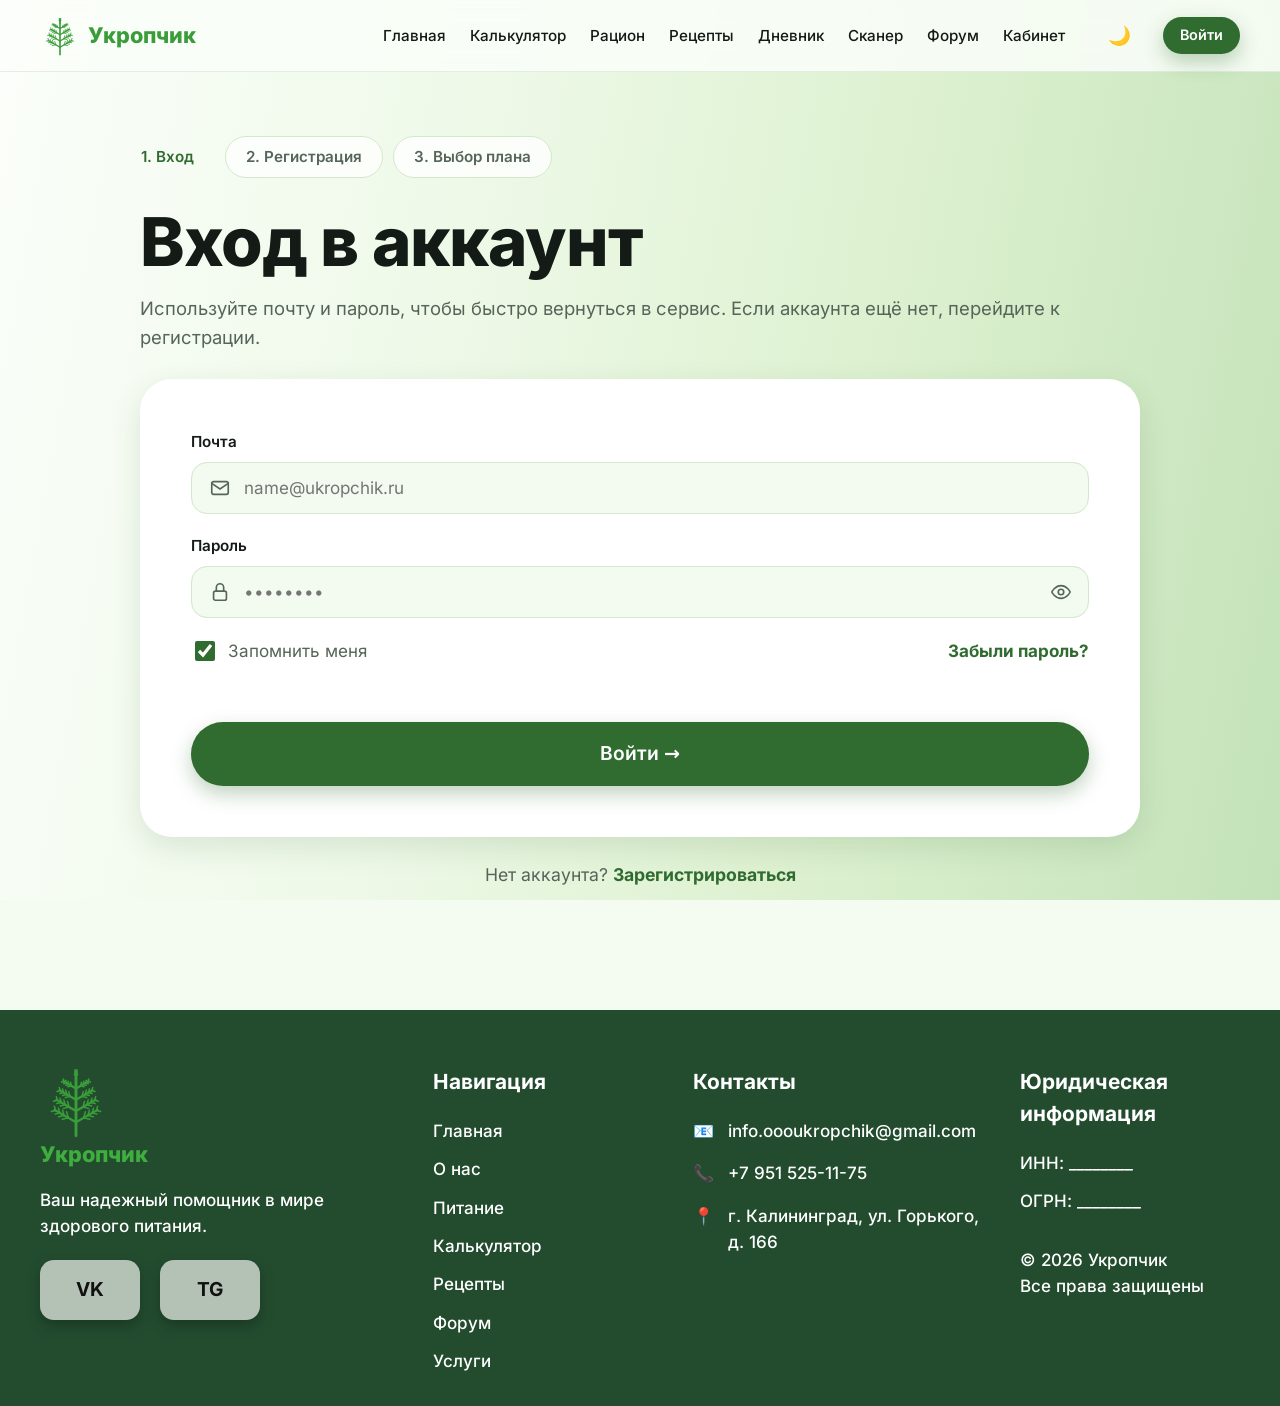
==== login.html @ 2f5afcea "Add files via upload" ====
<!doctype html>
<html lang="ru">
<head>
  <meta charset="utf-8">
  <meta name="viewport" content="width=device-width, initial-scale=1">
  <title>Вход в аккаунт — Укропчик</title>
  <meta name="theme-color" content="#2d5f3b">
  <link rel="icon" href="img/logo.svg" type="image/svg+xml">
  <link rel="manifest" href="manifest.webmanifest">
  <link rel="apple-touch-icon" href="img/apple-touch-icon.png">
  <meta name="apple-mobile-web-app-capable" content="yes">
  <meta name="apple-mobile-web-app-title" content="Укропчик">
  <script src="js/theme.js"></script>
  <link rel="preload" href="fonts/inter-cyrillic-wght-normal.woff2" as="font" type="font/woff2" crossorigin>
  <link rel="stylesheet" href="css/style.css">
  <script defer src="js/vendor/supabase.js"></script>
  <script defer src="js/config.js"></script>
  <script defer src="js/db.js"></script>
  <script defer src="js/main.js"></script>
  <script defer src="js/auth.js"></script>
</head>
<body>
  <header id="site-header"></header>

  <main class="auth-wrap">
    <div class="container" style="max-width:1000px">
      <nav class="steps" aria-label="Шаги">
        <a class="step" href="#login" data-step="login">1. Вход</a>
        <a class="step" href="#register" data-step="register">2. Регистрация</a>
        <a class="step" href="#plan" data-step="plan">3. Выбор плана</a>
      </nav>

      <!-- Вход -->
      <section data-panel="login">
        <h1 class="auth-title">Вход в аккаунт</h1>
        <p class="auth-lead">Используйте почту и пароль, чтобы быстро вернуться в сервис. Если аккаунта ещё нет, перейдите к регистрации.</p>
        <form class="card auth-card" id="login-form" novalidate>
          <div class="field">
            <label for="l-email">Почта</label>
            <div class="input-icon">
              <svg width="22" height="22" viewBox="0 0 24 24" fill="none" stroke="currentColor" stroke-width="1.8" aria-hidden="true"><rect x="3" y="5" width="18" height="14" rx="2"/><path d="m3 7 9 6 9-6"/></svg>
              <input class="input" id="l-email" name="email" type="email" autocomplete="email" placeholder="name@ukropchik.ru" required>
            </div>
          </div>
          <div class="field">
            <label for="l-pass">Пароль</label>
            <div class="input-icon">
              <svg width="22" height="22" viewBox="0 0 24 24" fill="none" stroke="currentColor" stroke-width="1.8" aria-hidden="true"><rect x="5" y="11" width="14" height="10" rx="2"/><path d="M8 11V7a4 4 0 0 1 8 0v4"/></svg>
              <input class="input" id="l-pass" name="password" type="password" autocomplete="current-password" placeholder="••••••••" required>
              <button class="icon-btn" type="button" data-eye aria-label="Показать пароль">
                <svg width="22" height="22" viewBox="0 0 24 24" fill="none" stroke="currentColor" stroke-width="1.8" aria-hidden="true"><path d="M2 12s3.5-7 10-7 10 7 10 7-3.5 7-10 7S2 12 2 12Z"/><circle cx="12" cy="12" r="3"/></svg>
              </button>
            </div>
          </div>
          <div class="auth-row">
            <label class="checkbox"><input type="checkbox" name="remember" checked> Запомнить меня</label>
            <a href="#" id="forgot">Забыли пароль?</a>
          </div>
          <p class="form-error" role="alert"></p>
          <button class="btn btn-primary btn-block btn-lg" type="submit">Войти →</button>
        </form>
        <p class="auth-switch">Нет аккаунта? <a href="#register">Зарегистрироваться</a></p>
      </section>

      <!-- Регистрация -->
      <section data-panel="register" class="hidden">
        <h1 class="auth-title">Регистрация</h1>
        <p class="auth-lead">Аккаунт нужен, чтобы сохранять рационы и общаться на форуме. Калькуляторы работают и без него.</p>
        <form class="card auth-card" id="register-form" novalidate>
          <div class="field">
            <label for="r-name">Имя</label>
            <input class="input" id="r-name" name="name" autocomplete="name" maxlength="60" placeholder="Как к вам обращаться" required>
          </div>
          <div class="field">
            <label for="r-email">Почта</label>
            <div class="input-icon">
              <svg width="22" height="22" viewBox="0 0 24 24" fill="none" stroke="currentColor" stroke-width="1.8" aria-hidden="true"><rect x="3" y="5" width="18" height="14" rx="2"/><path d="m3 7 9 6 9-6"/></svg>
              <input class="input" id="r-email" name="email" type="email" autocomplete="email" placeholder="name@ukropchik.ru" required>
            </div>
          </div>
          <div class="field">
            <label for="r-pass">Пароль</label>
            <div class="input-icon">
              <svg width="22" height="22" viewBox="0 0 24 24" fill="none" stroke="currentColor" stroke-width="1.8" aria-hidden="true"><rect x="5" y="11" width="14" height="10" rx="2"/><path d="M8 11V7a4 4 0 0 1 8 0v4"/></svg>
              <input class="input" id="r-pass" name="password" type="password" autocomplete="new-password" placeholder="Минимум 6 символов" required>
              <button class="icon-btn" type="button" data-eye aria-label="Показать пароль">
                <svg width="22" height="22" viewBox="0 0 24 24" fill="none" stroke="currentColor" stroke-width="1.8" aria-hidden="true"><path d="M2 12s3.5-7 10-7 10 7 10 7-3.5 7-10 7S2 12 2 12Z"/><circle cx="12" cy="12" r="3"/></svg>
              </button>
            </div>
            <div class="pass-meter" aria-hidden="true"><div id="pass-meter"></div></div>
            <span class="small muted" id="pass-hint"></span>
          </div>
          <div class="field">
            <label for="r-pass2">Повторите пароль</label>
            <input class="input" id="r-pass2" name="password2" type="password" autocomplete="new-password" required>
          </div>
          <label class="checkbox"><input type="checkbox" name="agree" required> Согласен на обработку персональных данных</label>
          <p class="form-error" role="alert"></p>
          <button class="btn btn-primary btn-block btn-lg" type="submit">Создать аккаунт →</button>
        </form>
        <p class="auth-switch">Уже есть аккаунт? <a href="#login">Войти</a></p>
      </section>

      <!-- Выбор плана -->
      <section data-panel="plan" class="hidden">
        <h1 class="auth-title">Выбор плана</h1>
        <p class="auth-lead">Все основные инструменты бесплатны. Персональный план — для тех, кому нужна поддержка нутрициолога.</p>
        <div class="plans" style="max-width:none">
          <article class="card plan">
            <h3>Базовый</h3>
            <div class="plan-price">0 ₽ <small>навсегда</small></div>
            <ul class="check-list">
              <li>Калькулятор ИМТ и калорий</li>
              <li>Рекомендации и сравнение продуктов</li>
              <li>Конструктор рациона и сохранение меню</li>
              <li>Форум сообщества</li>
            </ul>
            <button class="btn btn-lime btn-block" type="button" data-plan="basic">Выбрать базовый</button>
          </article>
          <article class="card plan featured">
            <span class="plan-tag">С поддержкой</span>
            <h3>Персональный</h3>
            <div class="plan-price">990 ₽ <small>/ месяц</small></div>
            <ul class="check-list">
              <li>Всё из базового плана</li>
              <li>Консультация нутрициолога онлайн</li>
              <li>Меню на месяц под ваши цели</li>
              <li>Еженедельная обратная связь</li>
            </ul>
            <button class="btn btn-primary btn-block" type="button" data-plan="personal">Оставить заявку</button>
          </article>
        </div>
        <p class="form-note" id="plan-note" style="margin-top:24px">Текущий план: <b id="plan-current">—</b></p>
      </section>

      <!-- Новый пароль (после ссылки из письма) -->
      <section data-panel="recovery" class="hidden">
        <h1 class="auth-title">Новый пароль</h1>
        <form class="card auth-card" id="recovery-form" novalidate>
          <div class="field">
            <label for="n-pass">Новый пароль</label>
            <input class="input" id="n-pass" name="password" type="password" autocomplete="new-password" required>
          </div>
          <p class="form-error" role="alert"></p>
          <button class="btn btn-primary btn-block btn-lg" type="submit">Сохранить пароль</button>
        </form>
      </section>
    </div>
  </main>

  <footer id="site-footer"></footer>
</body>
</html>
---- css/style.css ----
/* ===================== Укропчик — общие стили ===================== */

/* шрифт Inter хранится на сайте, чтобы не зависеть от внешних серверов */
@font-face {
  font-family: "Inter";
  font-style: normal;
  font-weight: 100 900;
  font-display: swap;
  src: url("../fonts/inter-cyrillic-wght-normal.woff2") format("woff2");
  unicode-range: U+0301, U+0400-045F, U+0490-0491, U+04B0-04B1, U+2116;
}
@font-face {
  font-family: "Inter";
  font-style: normal;
  font-weight: 100 900;
  font-display: swap;
  src: url("../fonts/inter-latin-wght-normal.woff2") format("woff2");
  unicode-range: U+0000-00FF, U+0131, U+0152-0153, U+02BB-02BC, U+02C6, U+02DA, U+02DC, U+0304, U+0308, U+0329, U+2000-206F, U+20AC, U+2122, U+2191, U+2193, U+2212, U+2215, U+FEFF, U+FFFD;
}

:root {
  --ink: #141a15;
  --muted: #56655a;
  --line: #1d241e;
  --green-900: #1c3a22;
  --green-800: #2d5f3b;
  --green-700: #306b30;
  --green-600: #3c8a3f;
  --green-500: #6cbf6f;
  --green-100: #e6f4df;
  --lime: #acd77c;
  --lime-dark: #97c764;
  --field: #f3faf0;
  --field-line: #d3e7cc;
  --white: #fff;
  --danger: #c0392b;
  --warn: #d98c1f;

  --surface: #fff;
  --surface-soft: rgba(255, 255, 255, .75);
  --header-bg: rgba(251, 254, 250, .85);
  --menu-bg: #fbfefa;
  --accent-text: #306b30;
  --bad-soft: #fdecea;
  --warn-soft: #fff4e0;
  --warn-text: #7a4b00;
  --page-bg: #f4fbf1;
  --page-grad: linear-gradient(100deg, #fbfefa 0%, #eef9e8 35%, #ddf1d0 65%, #c3e2b9 100%);
  color-scheme: light;

  --radius-xl: 56px;
  --radius-lg: 32px;
  --radius-md: 20px;
  --radius-sm: 12px;
  --shadow: 0 10px 30px rgba(30, 70, 35, .12);
  --shadow-soft: 0 4px 14px rgba(30, 70, 35, .08);
  --container: 1200px;
  --header-h: 72px;
}

*,
*::before,
*::after { box-sizing: border-box; }

html { scroll-behavior: smooth; scroll-padding-top: calc(var(--header-h) + 16px); }

body {
  margin: 0;
  font-family: "Inter", system-ui, -apple-system, "Segoe UI", Roboto, sans-serif;
  font-size: 17px;
  line-height: 1.55;
  color: var(--ink);
  background: var(--page-bg);
  -webkit-font-smoothing: antialiased;
  min-height: 100vh;
  display: flex;
  flex-direction: column;
}

/* фон-градиент как в макете (через псевдоэлемент, чтобы корректно работало на iOS) */
body::before {
  content: "";
  position: fixed;
  inset: 0;
  z-index: -1;
  background: var(--page-grad);
}

main { flex: 1; }

img { max-width: 100%; display: block; }

a { color: var(--accent-text); }

h1, h2, h3 { line-height: 1.2; margin: 0 0 .5em; }

h1 { font-size: clamp(2rem, 5vw, 3.4rem); font-weight: 800; letter-spacing: -.02em; }
h2 { font-size: clamp(1.6rem, 3.5vw, 2.4rem); font-weight: 700; }
h3 { font-size: 1.25rem; font-weight: 700; }

p { margin: 0 0 1em; }

.container { width: min(var(--container), 100% - 32px); margin-inline: auto; }

.section { padding: clamp(48px, 8vw, 96px) 0; }

.section-head { text-align: center; max-width: 720px; margin: 0 auto 48px; }
.section-head p { color: var(--muted); font-size: 1.1rem; }

.title-green { color: var(--accent-text); }

.muted { color: var(--muted); }
.small { font-size: .9rem; }
.center { text-align: center; }
.hidden { display: none !important; }

.sr-only {
  position: absolute; width: 1px; height: 1px; padding: 0; margin: -1px;
  overflow: hidden; clip: rect(0 0 0 0); white-space: nowrap; border: 0;
}

/* ===================== Кнопки ===================== */

.btn {
  display: inline-flex;
  align-items: center;
  justify-content: center;
  gap: 8px;
  min-height: 48px;
  padding: 12px 28px;
  border-radius: 999px;
  border: 1.5px solid transparent;
  font: inherit;
  font-weight: 600;
  text-decoration: none;
  cursor: pointer;
  transition: transform .15s ease, box-shadow .2s ease, background-color .2s ease;
  white-space: nowrap;
}
.btn:hover { transform: translateY(-2px); }
.btn:active { transform: translateY(0); }
.btn:disabled { opacity: .6; cursor: not-allowed; transform: none; }

.btn-primary { background: var(--green-700); color: #fff; box-shadow: 0 8px 20px rgba(48, 107, 48, .3); }
.btn-primary:hover { background: var(--green-800); }

.btn-lime { background: var(--lime); color: #14200f; border-color: #1d241e; }
.btn-lime:hover { background: var(--lime-dark); }

.btn-ghost { background: var(--surface-soft); color: var(--accent-text); border-color: var(--field-line); }
.btn-ghost:hover { background: var(--surface); }

.btn-danger { background: transparent; color: var(--danger); border-color: rgba(192, 57, 43, .3); }

.btn-sm { min-height: 36px; padding: 6px 16px; font-size: .9rem; }
.btn-lg { min-height: 60px; padding: 16px 40px; font-size: 1.2rem; }
.btn-block { width: 100%; }

.icon-btn {
  display: inline-grid; place-items: center;
  width: 36px; height: 36px; border-radius: 50%;
  border: none; background: transparent; cursor: pointer; color: var(--muted);
}
.icon-btn:hover { background: var(--green-100); color: var(--accent-text); }

/* ===================== Шапка ===================== */

.site-header {
  position: sticky;
  top: 0;
  z-index: 50;
  height: var(--header-h);
  background: var(--header-bg);
  backdrop-filter: blur(12px);
  -webkit-backdrop-filter: blur(12px);
  border-bottom: 1px solid rgba(45, 95, 59, .1);
}
.site-header .container { height: 100%; display: flex; align-items: center; gap: 24px; }

.logo { display: flex; align-items: center; gap: 8px; text-decoration: none; color: #3a9d3a; font-weight: 800; font-size: 1.35rem; flex-shrink: 0; }
.logo img { width: 40px; height: 40px; }

.nav { display: flex; gap: 4px; margin-left: auto; }
.nav a {
  padding: 8px 10px; border-radius: 999px; text-decoration: none;
  color: var(--ink); font-weight: 500; font-size: .95rem;
}
.nav a:hover { background: var(--green-100); }
.nav a.active { background: var(--green-100); color: var(--accent-text); font-weight: 600; }

.header-actions { display: flex; align-items: center; gap: 8px; flex-shrink: 0; }
.user-chip { font-weight: 600; color: var(--accent-text); text-decoration: none; max-width: 160px; overflow: hidden; text-overflow: ellipsis; white-space: nowrap; }

.burger {
  display: none;
  width: 44px; height: 44px;
  border: none; background: transparent; cursor: pointer;
  position: relative; margin-left: auto;
}
.burger span, .burger::before, .burger::after {
  content: ""; position: absolute; left: 10px; right: 10px; height: 2px;
  background: var(--ink); border-radius: 2px; transition: transform .25s, opacity .25s;
}
.burger::before { top: 14px; }
.burger span { top: 21px; }
.burger::after { top: 28px; }
.menu-open .burger::before { transform: translateY(7px) rotate(45deg); }
.menu-open .burger span { opacity: 0; }
.menu-open .burger::after { transform: translateY(-7px) rotate(-45deg); }

/* ===================== Hero ===================== */

.hero { padding: clamp(40px, 7vw, 88px) 0 clamp(32px, 5vw, 64px); }
.hero-grid { display: grid; grid-template-columns: 1.15fr .85fr; gap: 48px; align-items: center; }
.hero h1 span { color: var(--accent-text); }
.hero-lead { font-size: 1.2rem; color: var(--muted); max-width: 560px; }
.hero-actions { display: flex; flex-wrap: wrap; gap: 12px; margin-top: 28px; }
.hero-badges { display: flex; flex-wrap: wrap; gap: 10px; margin-top: 28px; }
.badge {
  display: inline-flex; align-items: center; gap: 6px;
  padding: 6px 14px; border-radius: 999px;
  background: var(--surface-soft); border: 1px solid var(--field-line);
  font-size: .9rem; font-weight: 500; color: var(--accent-text);
}

/* ===================== Карточки ===================== */

.card {
  background: var(--surface);
  border-radius: var(--radius-lg);
  padding: clamp(20px, 4vw, 40px);
  box-shadow: var(--shadow);
}

.card-outline {
  background: var(--surface);
  border: 1.5px solid var(--line);
  border-radius: var(--radius-xl);
  box-shadow: 6px 8px 0 rgba(0, 0, 0, .06), var(--shadow-soft);
}

/* ===================== О нас ===================== */

.about-grid { display: grid; grid-template-columns: 1fr 1fr; gap: 56px; align-items: center; }
.about-text p { font-size: 1.15rem; font-weight: 300; margin-bottom: 1.4em; }
.photo {
  border-radius: var(--radius-xl);
  border: 1.5px solid var(--line);
  overflow: hidden;
  box-shadow: 8px 10px 24px rgba(0, 0, 0, .18);
  aspect-ratio: 7 / 4;
}
.photo img { width: 100%; height: 100%; object-fit: cover; }
.photo.square { aspect-ratio: 6 / 5; }

.features { display: grid; grid-template-columns: repeat(2, 1fr); gap: 32px 48px; margin-top: 80px; }
.feature {
  display: flex; align-items: center; gap: 24px;
  padding: 28px 36px;
  transition: transform .2s ease;
}
.feature:hover { transform: translateY(-4px); }
.feature-icon {
  flex-shrink: 0; width: 96px; height: 96px; border-radius: 50%;
  background: var(--green-500); display: grid; place-items: center; font-size: 2.6rem;
}
.feature h3 { margin-bottom: 4px; }
.feature p { margin: 0; font-size: 1.1rem; font-weight: 300; }

/* ===================== Правильное питание ===================== */

.nutrition-grid { display: grid; grid-template-columns: 1fr 1fr; gap: 56px; align-items: center; }
.nutrition-grid h3 { font-size: 1.6rem; }
.nutrition-grid > div > p { font-size: 1.15rem; font-weight: 300; }
.dot-list { list-style: none; padding: 0; margin: 24px 0 36px; display: grid; gap: 18px; }
.dot-list li { display: flex; align-items: center; gap: 22px; font-size: 1.15rem; font-weight: 300; }
.dot-list li::before { content: ""; width: 16px; height: 16px; border-radius: 50%; background: var(--ink); flex-shrink: 0; }

/* ===================== Сравнение (превью на главной) ===================== */

.swap-grid { display: grid; grid-template-columns: repeat(3, 1fr); gap: 24px; }
.swap {
  background: var(--surface); border-radius: var(--radius-lg); padding: 24px;
  box-shadow: var(--shadow-soft); display: flex; flex-direction: column; gap: 14px;
}
.swap-row { display: flex; align-items: center; gap: 12px; }
.swap-emoji { font-size: 2rem; width: 52px; height: 52px; display: grid; place-items: center; border-radius: 16px; flex-shrink: 0; }
.swap-bad .swap-emoji { background: var(--bad-soft); }
.swap-good .swap-emoji { background: var(--green-100); }
.swap-label { font-size: .8rem; text-transform: uppercase; letter-spacing: .05em; font-weight: 600; }
.swap-bad .swap-label { color: var(--danger); }
.swap-good .swap-label { color: var(--accent-text); }
.swap-name { font-weight: 600; }
.swap-arrow { color: var(--muted); padding-left: 18px; font-size: 1.2rem; }
.swap-save { margin-top: auto; padding-top: 12px; border-top: 1px dashed var(--field-line); color: var(--accent-text); font-weight: 600; }

/* ===================== Тарифы / услуги ===================== */

.plans { display: grid; grid-template-columns: repeat(2, 1fr); gap: 28px; max-width: 960px; margin: 0 auto; }
.plan { position: relative; display: flex; flex-direction: column; }
.plan.featured { border: 2px solid var(--green-700); }
.plan-tag {
  position: absolute; top: -14px; left: 32px;
  background: var(--green-700); color: #fff; padding: 4px 14px; border-radius: 999px; font-size: .85rem; font-weight: 600;
}
.plan-price { font-size: 2.2rem; font-weight: 800; margin: 8px 0 4px; }
.plan-price small { font-size: 1rem; font-weight: 500; color: var(--muted); }
.check-list { list-style: none; padding: 0; margin: 20px 0 28px; display: grid; gap: 10px; }
.check-list li { display: flex; gap: 10px; align-items: flex-start; }
.check-list li::before {
  content: "✓"; flex-shrink: 0; width: 22px; height: 22px; border-radius: 50%;
  background: var(--green-100); color: var(--green-700); font-weight: 700; font-size: .8rem;
  display: grid; place-items: center; margin-top: 2px;
}
.plan .btn { margin-top: auto; }

/* ===================== Контакты ===================== */

.contact-card { max-width: 1100px; margin: 0 auto; padding: clamp(28px, 5vw, 48px) clamp(20px, 6vw, 80px); text-align: center; }
.contact-card > p { font-size: 1.15rem; }
.contact-form { display: grid; grid-template-columns: 1fr 1fr; gap: 16px; margin-top: 28px; text-align: left; }
.contact-form .full { grid-column: 1 / -1; }

/* ===================== Формы ===================== */

.field { display: flex; flex-direction: column; gap: 8px; }
.field > label, .label { font-weight: 600; font-size: .95rem; }

.input, .select, .textarea {
  width: 100%;
  min-height: 52px;
  padding: 12px 18px;
  font: inherit;
  color: var(--ink);
  background: var(--field);
  border: 1.5px solid var(--field-line);
  border-radius: 16px;
  transition: border-color .2s, box-shadow .2s, background-color .2s;
}
.textarea { min-height: 120px; resize: vertical; }
.input:focus, .select:focus, .textarea:focus {
  outline: none; border-color: var(--green-600); background: var(--surface);
  box-shadow: 0 0 0 4px rgba(60, 138, 63, .15);
}
.input.invalid, .select.invalid, .textarea.invalid { border-color: var(--danger); }

.select {
  color-scheme: inherit;
  appearance: none; -webkit-appearance: none; cursor: pointer; padding-right: 48px;
  background-image: url("data:image/svg+xml,%3Csvg xmlns='http://www.w3.org/2000/svg' width='14' height='10' viewBox='0 0 14 10'%3E%3Cpath d='M1 1l6 7 6-7' fill='%23888' /%3E%3C/svg%3E");
  background-repeat: no-repeat; background-position: right 18px center;
}

/* поля в стиле макета калькулятора: белые с тёмной обводкой */
.input-outline .input, .input-outline .select {
  background-color: var(--surface); border-color: var(--line); border-radius: 18px;
}

.input-icon { position: relative; }
.input-icon > svg { position: absolute; left: 18px; top: 50%; transform: translateY(-50%); color: var(--muted); pointer-events: none; }
.input-icon .input { padding-left: 52px; }
.input-icon .icon-btn { position: absolute; right: 10px; top: 50%; transform: translateY(-50%); }

.checkbox { display: inline-flex; align-items: center; gap: 10px; cursor: pointer; color: var(--muted); }
.checkbox input { width: 20px; height: 20px; accent-color: var(--green-700); }

.form-error { color: var(--danger); font-size: .9rem; min-height: 1.2em; margin: 0; }
.form-note { padding: 12px 16px; border-radius: 14px; background: var(--green-100); color: var(--ink); font-size: .95rem; }
.form-note.warn { background: var(--warn-soft); color: var(--warn-text); }

/* ===================== Подвал ===================== */

.site-footer { background: var(--green-800); color: #fff; padding: 56px 0 32px; margin-top: 40px; }
.footer-grid { display: grid; grid-template-columns: 1.6fr 1fr 1.3fr 1fr; gap: 40px; }
.footer-grid h4 { font-size: 1.3rem; margin: 0 0 20px; }
.footer-brand .logo { flex-direction: column; align-items: flex-start; gap: 0; color: #3fae3f; }
.footer-brand .logo img { width: 72px; height: 72px; }
.footer-brand p { margin: 16px 0 20px; font-weight: 500; }
.socials { display: flex; gap: 20px; }
.social {
  display: grid; place-items: center; width: 100px; height: 60px; border-radius: 14px;
  background: #b4c2b6; color: #111; font-weight: 700; font-size: 1.2rem; text-decoration: none;
  box-shadow: 0 6px 14px rgba(0, 0, 0, .25); transition: transform .15s;
}
.social:hover { transform: translateY(-3px); }
.footer-links { list-style: none; padding: 0; margin: 0; display: grid; gap: 12px; }
.footer-links a, .footer-contacts a { color: #fff; text-decoration: none; font-weight: 500; }
.footer-links a:hover, .footer-contacts a:hover { text-decoration: underline; }
.footer-contacts { list-style: none; padding: 0; margin: 0; display: grid; gap: 16px; }
.footer-contacts li { display: flex; gap: 14px; align-items: flex-start; font-weight: 500; }
.footer-legal p { margin: 0 0 12px; font-weight: 500; }
.footer-copy { margin-top: 32px !important; }

/* ===================== Страницы-инструменты ===================== */

.page-head { padding: clamp(32px, 6vw, 64px) 0 24px; text-align: center; }
.page-head p { color: var(--muted); font-size: 1.15rem; max-width: 680px; margin: 0 auto; }

.tool-card { max-width: 880px; margin: 0 auto; }
.tool-card > h2 { text-align: center; margin-bottom: 8px; }
.tool-card > .subtitle { text-align: center; color: var(--muted); font-size: 1.15rem; font-weight: 300; margin-bottom: 32px; }

.form-grid { display: grid; grid-template-columns: 1fr 1fr; gap: 20px 24px; }
.form-grid .full { grid-column: 1 / -1; }

.segmented { display: inline-flex; padding: 4px; border-radius: 999px; background: var(--field); border: 1.5px solid var(--field-line); gap: 4px; flex-wrap: wrap; }
.segmented button {
  border: none; background: transparent; font: inherit; font-weight: 600; color: var(--muted);
  padding: 8px 18px; border-radius: 999px; cursor: pointer; min-height: 40px;
}
.segmented button.active { background: var(--green-700); color: #fff; }
.segmented-block { display: flex; width: 100%; flex-wrap: nowrap; }
.segmented-block button { flex: 1; }

/* результаты калькулятора */
.result { margin-top: 36px; padding-top: 32px; border-top: 1.5px dashed var(--field-line); animation: fadeUp .5s ease; }
.result-grid { display: grid; grid-template-columns: repeat(3, 1fr); gap: 16px; }
.stat { background: var(--field); border-radius: var(--radius-md); padding: 18px 20px; }
.stat-label { font-size: .85rem; color: var(--muted); font-weight: 500; }
.stat-value { font-size: 1.9rem; font-weight: 800; line-height: 1.2; }
.stat-value small { font-size: .95rem; font-weight: 500; color: var(--muted); }
.stat-note { font-size: .9rem; font-weight: 600; }

.bmi-scale { margin: 32px 0 8px; }
.bmi-bar {
  position: relative; height: 16px; border-radius: 999px;
  background: linear-gradient(90deg, #6aa9e9 0%, #6aa9e9 14%, #59b65c 14%, #59b65c 40%, #e8c33c 40%, #e8c33c 60%, #ee8b3a 60%, #ee8b3a 80%, #d9483b 80%);
}
.bmi-marker {
  position: absolute; top: 50%; width: 28px; height: 28px; border-radius: 50%;
  background: var(--surface); border: 4px solid var(--ink); transform: translate(-50%, -50%);
  transition: left .8s cubic-bezier(.2, .8, .2, 1); box-shadow: var(--shadow-soft);
}
.bmi-legend { display: flex; justify-content: space-between; font-size: .8rem; color: var(--muted); margin-top: 10px; }
.bmi-legend span { flex: 1; text-align: center; }

.macro-bars { display: grid; gap: 14px; margin: 24px 0; }
.macro-row { display: grid; grid-template-columns: 110px 1fr 90px; align-items: center; gap: 12px; font-weight: 500; }
.macro-track { height: 12px; border-radius: 999px; background: var(--field); overflow: hidden; }
.macro-fill { height: 100%; border-radius: inherit; width: 0; transition: width .8s cubic-bezier(.2, .8, .2, 1); }
.macro-row span:last-child { text-align: right; font-weight: 700; }

.tips { display: grid; gap: 12px; padding: 0; list-style: none; margin: 16px 0 28px; }
.tips li { padding: 14px 18px; border-radius: 16px; background: var(--green-100); display: flex; gap: 12px; }
.tips li::before { content: "🌿"; }

.disclaimer { font-size: .85rem; color: var(--muted); margin-top: 20px; }

/* вода */
.water { display: flex; align-items: center; gap: 16px; flex-wrap: wrap; margin: 8px 0 24px; }
.glasses { display: flex; gap: 6px; flex-wrap: wrap; }
.glass {
  width: 26px; height: 34px; border: 2px solid #6aa9e9; border-top: none;
  border-radius: 0 0 8px 8px; background: transparent; cursor: pointer; padding: 0; position: relative; overflow: hidden;
}
.glass::after { content: ""; position: absolute; inset: auto 0 0 0; height: 0; background: #8ec5f2; transition: height .3s; }
.glass.full::after { height: 85%; }

/* ===================== Сравнение продуктов ===================== */

.compare-picker { display: grid; grid-template-columns: 1fr auto 1fr; gap: 20px; align-items: end; }
.compare-picker .swap-arrow { padding: 0 0 14px; font-size: 1.6rem; }
.compare-label-bad { color: var(--danger); }
.compare-label-good { color: var(--accent-text); }
.good-box {
  min-height: 52px; display: flex; align-items: center; gap: 10px;
  padding: 10px 18px; border-radius: 18px; border: 1.5px solid var(--line); background: var(--green-100); font-weight: 600;
}

.chips { display: flex; flex-wrap: wrap; gap: 8px; margin: 20px 0 0; }
.chip {
  border: 1.5px solid var(--field-line); background: var(--surface); border-radius: 999px; padding: 6px 14px;
  font: inherit; font-size: .9rem; cursor: pointer; color: var(--ink);
}
.chip:hover, .chip.active { border-color: var(--green-700); background: var(--green-100); }

.compare-chart { display: grid; gap: 22px; margin: 32px 0 24px; }
.cmp-metric-head { display: flex; justify-content: space-between; font-weight: 600; margin-bottom: 8px; }
.cmp-metric-head .diff { color: var(--accent-text); }
.cmp-bar { display: grid; grid-template-columns: 1fr; gap: 6px; }
.cmp-line { display: grid; grid-template-columns: 1fr 88px; gap: 10px; align-items: center; font-size: .9rem; }
.cmp-track { height: 22px; border-radius: 8px; background: var(--field); overflow: hidden; }
.cmp-fill { height: 100%; width: 0; border-radius: 8px; transition: width .9s cubic-bezier(.2, .8, .2, 1); }
.cmp-fill.bad { background: linear-gradient(90deg, #f3a29a, #d9483b); }
.cmp-fill.good { background: linear-gradient(90deg, #a7dca0, #3c8a3f); }
.cmp-line span { text-align: right; font-weight: 600; }
.cmp-legend { display: flex; gap: 20px; flex-wrap: wrap; font-size: .9rem; color: var(--muted); }
.cmp-legend i { display: inline-block; width: 14px; height: 14px; border-radius: 4px; vertical-align: -2px; margin-right: 6px; }

.cmp-summary { display: grid; grid-template-columns: repeat(2, 1fr); gap: 16px; }

/* ===================== Конструктор рациона ===================== */

.diet-layout { display: grid; grid-template-columns: 1fr 360px; gap: 28px; align-items: start; }
.diet-layout > *, .forum-layout > *, .meal-add > *, .meal-item > *, .form-grid > * { min-width: 0; }
.diet-toolbar { display: flex; flex-wrap: wrap; gap: 16px; align-items: end; margin-bottom: 24px; }
.diet-toolbar .field { min-width: 160px; flex: 1; }
.diet-actions { display: flex; flex-wrap: wrap; gap: 10px; margin-bottom: 24px; }

.day-tabs { display: flex; gap: 6px; overflow-x: auto; margin-bottom: 20px; padding-bottom: 4px; }
.day-tabs button {
  flex-shrink: 0; min-width: 52px; min-height: 44px; border-radius: 14px; border: 1.5px solid var(--field-line);
  background: var(--surface); color: var(--ink); font: inherit; font-weight: 600; cursor: pointer;
}
.day-tabs button.active { background: var(--green-700); border-color: var(--green-700); color: #fff; }

.meals { display: grid; gap: 20px; }
.meal { padding: 22px 24px; border-radius: var(--radius-md); }
.meal-head { display: flex; justify-content: space-between; align-items: baseline; gap: 12px; margin-bottom: 12px; }
.meal-head h3 { margin: 0; }
.meal-kcal { font-weight: 600; color: var(--muted); font-size: .95rem; }
.meal-items { list-style: none; padding: 0; margin: 0 0 14px; display: grid; gap: 6px; }
.meal-item {
  display: grid; grid-template-columns: 1fr 90px 80px 36px; gap: 10px; align-items: center;
  padding: 8px 8px 8px 14px; background: var(--field); border-radius: 12px;
}
.meal-item .input { min-height: 38px; padding: 6px 10px; border-radius: 10px; text-align: right; }
.meal-item .kcal { text-align: right; font-weight: 600; font-size: .95rem; }
.meal-empty { color: var(--muted); font-size: .95rem; padding: 6px 0 12px; }
.meal-add { display: grid; grid-template-columns: 1fr 100px auto; gap: 10px; }
.meal-add .input, .meal-add .select { min-height: 44px; padding-top: 8px; padding-bottom: 8px; }

.summary { position: sticky; top: calc(var(--header-h) + 20px); }
.summary h3 { margin-bottom: 16px; }
.kcal-big { font-size: 2.4rem; font-weight: 800; line-height: 1; }
.kcal-big small { font-size: 1rem; color: var(--muted); font-weight: 500; }
.progress { height: 12px; border-radius: 999px; background: var(--field); overflow: hidden; margin: 14px 0 6px; }
.progress > div { height: 100%; border-radius: inherit; background: var(--green-600); transition: width .5s, background-color .3s; }
.progress.over > div { background: var(--warn); }

.donut-wrap { display: flex; align-items: center; gap: 20px; margin: 24px 0; }
.donut {
  width: 120px; height: 120px; border-radius: 50%; flex-shrink: 0; position: relative;
  background: conic-gradient(var(--field) 0 100%);
}
.donut::after { content: ""; position: absolute; inset: 22px; border-radius: 50%; background: var(--surface); }
.legend { list-style: none; padding: 0; margin: 0; display: grid; gap: 8px; font-size: .95rem; }
.legend i { display: inline-block; width: 12px; height: 12px; border-radius: 3px; margin-right: 8px; vertical-align: -1px; }

.week-chart { display: grid; grid-template-columns: repeat(7, 1fr); gap: 8px; align-items: end; height: 160px; margin: 20px 0 8px; position: relative; }
.week-chart .target-line { position: absolute; left: 0; right: 0; border-top: 2px dashed var(--green-700); opacity: .5; }
.week-col { display: flex; flex-direction: column; align-items: center; gap: 4px; height: 100%; justify-content: flex-end; }
.week-col div { width: 100%; border-radius: 8px 8px 4px 4px; background: var(--lime); transition: height .5s; min-height: 3px; cursor: pointer; }
.week-col.active div { background: var(--green-700); }
.week-col span { font-size: .8rem; color: var(--muted); }

.saved-list { list-style: none; padding: 0; margin: 0; display: grid; gap: 10px; }
.saved-list li { display: flex; align-items: center; gap: 10px; padding: 12px 14px; border-radius: 14px; background: var(--field); }
.saved-list li > div { flex: 1; min-width: 0; }
.saved-list strong { display: block; overflow: hidden; text-overflow: ellipsis; white-space: nowrap; }

/* ===================== Форум ===================== */

.forum-layout { display: grid; grid-template-columns: 1fr 340px; gap: 28px; align-items: start; }
.forum-tools { display: flex; gap: 12px; margin-bottom: 20px; }
.forum-tools .input { flex: 1; }
.posts { display: grid; gap: 16px; }
.post { padding: 24px 28px; border-radius: var(--radius-md); }
.post h3 { margin-bottom: 6px; }
.post-meta { font-size: .85rem; color: var(--muted); margin-bottom: 12px; display: flex; flex-wrap: wrap; gap: 6px 14px; }
.post-body { white-space: pre-wrap; word-wrap: break-word; }
.post-foot { display: flex; gap: 10px; align-items: center; margin-top: 14px; flex-wrap: wrap; }
.replies { margin-top: 16px; padding-top: 16px; border-top: 1px solid var(--field-line); display: grid; gap: 10px; }
.reply { padding: 12px 16px; border-radius: 14px; background: var(--field); }
.reply .post-meta { margin-bottom: 4px; }
.reply-form { display: flex; gap: 10px; }
.reply-form .input { flex: 1; min-height: 44px; }
.topic-tags { display: flex; flex-wrap: wrap; gap: 8px; }

/* ===================== Вход / регистрация ===================== */

.auth-wrap { padding: clamp(28px, 5vw, 64px) 0; }
.steps { display: flex; gap: 10px; flex-wrap: wrap; margin-bottom: 24px; }
.step {
  padding: 8px 20px; border-radius: 999px; background: var(--surface-soft);
  border: 1px solid var(--field-line); color: var(--muted); font-weight: 600; font-size: .95rem;
  text-decoration: none; cursor: pointer; font-family: inherit;
}
.step.active { background: transparent; border-color: transparent; color: var(--accent-text); padding-left: 0; }
.auth-title { font-size: clamp(2.2rem, 6vw, 4.2rem); margin-bottom: 12px; }
.auth-lead { color: var(--muted); font-size: 1.15rem; margin-bottom: 28px; }
.auth-card { display: grid; gap: 20px; padding: clamp(24px, 4vw, 56px); border-radius: var(--radius-lg); }
.auth-row { display: flex; justify-content: space-between; align-items: center; gap: 12px; flex-wrap: wrap; }
.auth-row a { font-weight: 700; text-decoration: none; }
.auth-switch { text-align: center; color: var(--muted); margin-top: 24px; font-size: 1.1rem; }
.auth-switch a { font-weight: 700; text-decoration: none; }
.pass-meter { height: 6px; border-radius: 999px; background: var(--field); overflow: hidden; }
.pass-meter div { height: 100%; width: 0; transition: width .3s, background-color .3s; }

/* ===================== Тосты и анимации ===================== */

.toast-box { position: fixed; bottom: 20px; left: 50%; transform: translateX(-50%); z-index: 100; display: grid; gap: 8px; width: min(420px, calc(100% - 32px)); }
.toast {
  padding: 14px 20px; border-radius: 16px; background: var(--green-900); color: #fff;
  box-shadow: var(--shadow); animation: fadeUp .3s ease; font-weight: 500;
}
.toast.error { background: var(--danger); }

.demo-banner {
  background: var(--warn-soft); color: var(--warn-text); text-align: center; font-size: .85rem; padding: 6px 16px;
}

@keyframes fadeUp { from { opacity: 0; transform: translateY(16px); } to { opacity: 1; transform: none; } }

.reveal { opacity: 0; transform: translateY(28px); transition: opacity .7s ease, transform .7s ease; }
.reveal.visible { opacity: 1; transform: none; }

@media (prefers-reduced-motion: reduce) {
  html { scroll-behavior: auto; }
  .reveal { opacity: 1; transform: none; transition: none; }
  * { animation: none !important; transition: none !important; }
}

/* ===================== Адаптив ===================== */

@media (max-width: 1240px) {
  .burger { display: block; }
  .nav {
    position: fixed; top: var(--header-h); left: 0; right: 0;
    flex-direction: column; gap: 4px; padding: 16px;
    background: var(--menu-bg); border-bottom: 1px solid var(--field-line);
    box-shadow: var(--shadow); margin: 0;
    transform: translateY(-12px); opacity: 0; visibility: hidden; transition: .25s ease;
    max-height: calc(100vh - var(--header-h)); overflow-y: auto;
  }
  .nav a { padding: 14px 16px; font-size: 1.05rem; }
  .menu-open .nav { transform: none; opacity: 1; visibility: visible; }
  .header-actions { order: 2; }
  .burger { order: 3; margin-left: 0; }
  .site-header .container { gap: 12px; }
  .logo { margin-right: auto; }

  .diet-layout, .forum-layout { grid-template-columns: 1fr; }
  .summary { position: static; }
  .footer-grid { grid-template-columns: 1fr 1fr; }
}

@media (max-width: 860px) {
  body { font-size: 16px; }
  .hero-grid, .about-grid, .nutrition-grid { grid-template-columns: 1fr; gap: 32px; }
  .nutrition-grid .photo { order: -1; }
  .features { grid-template-columns: 1fr; gap: 20px; margin-top: 48px; }
  .swap-grid { grid-template-columns: 1fr 1fr; }
  .plans { grid-template-columns: 1fr; }
  .result-grid { grid-template-columns: 1fr 1fr; }
  .card-outline { border-radius: 36px; }
  .photo { border-radius: 36px; }
}

@media (max-width: 600px) {
  :root { --header-h: 64px; }
  .user-chip { display: none; }
  .header-actions .btn { padding: 6px 14px; min-height: 38px; font-size: .9rem; }
  .logo { font-size: 1.15rem; }
  .logo img { width: 34px; height: 34px; }

  .feature { padding: 20px; gap: 16px; border-radius: 28px; }
  .feature-icon { width: 64px; height: 64px; font-size: 1.8rem; }
  .feature p { font-size: 1rem; }
  .dot-list li { font-size: 1.05rem; gap: 14px; }
  .dot-list li::before { width: 12px; height: 12px; }
  .swap-grid { grid-template-columns: 1fr; }
  .contact-form, .form-grid { grid-template-columns: 1fr; }
  .result-grid { grid-template-columns: 1fr; }
  .cmp-summary { grid-template-columns: 1fr; }
  .compare-picker { grid-template-columns: 1fr; gap: 12px; }
  .compare-picker .swap-arrow { padding: 0; text-align: center; transform: rotate(90deg); }
  .macro-row { grid-template-columns: 80px 1fr 70px; font-size: .9rem; }
  .footer-grid { grid-template-columns: 1fr; gap: 32px; }
  .social { width: 80px; height: 52px; }
  .btn-lg { width: 100%; }
  .hero-actions .btn { flex: 1; }
  .segmented-block button { padding: 8px 6px; font-size: .85rem; line-height: 1.2; }

  .meal { padding: 18px 16px; }
  .meal-item { grid-template-columns: 1fr 72px 36px; grid-template-areas: "name grams del" "kcal kcal kcal"; row-gap: 2px; }
  .meal-item .name { grid-area: name; }
  .meal-item .input, .meal-item .grams { grid-area: grams; }
  .meal-item .kcal { grid-area: kcal; text-align: left; font-size: .85rem; color: var(--muted); font-weight: 500; }
  .meal-item .icon-btn { grid-area: del; }
  .meal-add { grid-template-columns: 1fr 80px; }
  .meal-add .btn { grid-column: 1 / -1; }
  .post { padding: 20px; }
  .reply-form { flex-direction: column; }
  .forum-tools { flex-direction: column; }
}

/* ===================== Печать рациона ===================== */

@media print {
  body::before, .site-header, .site-footer, .demo-banner, .diet-toolbar, .diet-actions, .meal-add, .icon-btn, .no-print, .toast-box { display: none !important; }
  .diet-layout { grid-template-columns: 1fr; }
  .card, .meal { box-shadow: none; border: 1px solid #ccc; }
  .reveal { opacity: 1; transform: none; }
}

/* ===================== Тёмная тема ===================== */

:root[data-theme="dark"] {
  --ink: #e6efe7;
  --muted: #9db2a2;
  --line: #4b6551;
  --green-100: #22402a;
  --field: #1d2a20;
  --field-line: #2f4535;
  --surface: #162019;
  --surface-soft: rgba(22, 32, 25, .75);
  --header-bg: rgba(14, 21, 16, .85);
  --menu-bg: #111a13;
  --accent-text: #8fd18f;
  --bad-soft: #3b2220;
  --warn-soft: #3a2d14;
  --warn-text: #f3cf8a;
  --page-bg: #0e1510;
  --page-grad: linear-gradient(100deg, #0e1510 0%, #111d14 45%, #132418 75%, #183020 100%);
  --shadow: 0 10px 30px rgba(0, 0, 0, .35);
  --shadow-soft: 0 4px 14px rgba(0, 0, 0, .3);
  color-scheme: dark;
}
@media (prefers-color-scheme: dark) {
  :root:not([data-theme="light"]) {
    --ink: #e6efe7;
    --muted: #9db2a2;
    --line: #4b6551;
    --green-100: #22402a;
    --field: #1d2a20;
    --field-line: #2f4535;
    --surface: #162019;
    --surface-soft: rgba(22, 32, 25, .75);
    --header-bg: rgba(14, 21, 16, .85);
    --menu-bg: #111a13;
    --accent-text: #8fd18f;
    --bad-soft: #3b2220;
    --warn-soft: #3a2d14;
    --warn-text: #f3cf8a;
    --page-bg: #0e1510;
    --page-grad: linear-gradient(100deg, #0e1510 0%, #111d14 45%, #132418 75%, #183020 100%);
    --shadow: 0 10px 30px rgba(0, 0, 0, .35);
    --shadow-soft: 0 4px 14px rgba(0, 0, 0, .3);
    color-scheme: dark;
  }
}
.site-footer { background: #234c2f; }
.photo { border-color: var(--line); }

.theme-btn { width: 40px; height: 40px; font-size: 1.15rem; color: var(--ink); }

/* ===================== Модальное окно ===================== */

.modal {
  border: none; padding: 0; border-radius: var(--radius-lg); background: var(--surface); color: var(--ink);
  width: min(640px, calc(100% - 24px)); max-height: calc(100% - 32px); box-shadow: var(--shadow);
}
.modal::backdrop { background: rgba(10, 20, 12, .55); }
.modal-body { padding: clamp(20px, 4vw, 36px); }
.modal-close { position: absolute; top: 12px; right: 12px; }

/* ===================== Рецепты ===================== */

.filters { display: flex; flex-wrap: wrap; gap: 10px; align-items: center; margin-bottom: 24px; }
.filters .input { flex: 1 1 240px; }
.recipes { display: grid; grid-template-columns: repeat(auto-fill, minmax(260px, 1fr)); gap: 20px; }
.recipe {
  background: var(--surface); border-radius: var(--radius-md); overflow: hidden; box-shadow: var(--shadow-soft);
  display: flex; flex-direction: column; cursor: pointer; transition: transform .2s; text-align: left;
  border: none; padding: 0; font: inherit; color: inherit;
}
.recipe:hover { transform: translateY(-4px); }
.recipe-art { height: 130px; display: grid; place-items: center; font-size: 4rem; background: var(--green-100); }
.recipe-info { padding: 16px 18px 20px; display: grid; gap: 8px; }
.recipe-info h3 { margin: 0; font-size: 1.1rem; }
.recipe-meta { display: flex; flex-wrap: wrap; gap: 6px 12px; font-size: .85rem; color: var(--muted); }
.tag { font-size: .75rem; font-weight: 600; padding: 3px 10px; border-radius: 999px; background: var(--field); color: var(--accent-text); }
.tags { display: flex; flex-wrap: wrap; gap: 6px; }
.recipe-detail .recipe-art { height: 160px; border-radius: var(--radius-md); margin-bottom: 20px; font-size: 5rem; }
.ingredients, .steps-list { padding-left: 20px; margin: 8px 0 20px; display: grid; gap: 6px; }
.nutri-row { display: grid; grid-template-columns: repeat(4, 1fr); gap: 10px; margin: 16px 0 20px; }
.nutri-row .stat { padding: 12px; text-align: center; }
.nutri-row .stat-value { font-size: 1.3rem; }
.add-row { display: grid; grid-template-columns: 1fr 1fr; gap: 10px; margin-bottom: 12px; }

/* ===================== Дневник ===================== */

.date-nav { display: flex; align-items: center; gap: 10px; justify-content: center; margin-bottom: 24px; flex-wrap: wrap; }
.date-nav .input { width: auto; min-height: 44px; }
.custom-food { display: grid; grid-template-columns: repeat(4, 1fr); gap: 8px; margin-top: 10px; }
.custom-food .input { min-height: 40px; padding: 6px 10px; }
.custom-food .wide { grid-column: span 2; }
.link-btn { background: none; border: none; padding: 0; font: inherit; color: var(--accent-text); cursor: pointer; text-decoration: underline; font-size: .9rem; }

/* ===================== Кабинет ===================== */

.account-grid { display: grid; grid-template-columns: repeat(2, 1fr); gap: 24px; align-items: start; }
.account-grid .wide { grid-column: 1 / -1; }
.account-grid > * { min-width: 0; }
.inline-form { display: flex; flex-wrap: wrap; gap: 10px; align-items: end; }
.inline-form .field { flex: 1 1 140px; }
.chart-box { width: 100%; margin: 16px 0; }
.chart-box svg { width: 100%; height: auto; display: block; overflow: visible; }
.chart-empty { padding: 40px 16px; text-align: center; color: var(--muted); background: var(--field); border-radius: var(--radius-md); }
.table-wrap { overflow-x: auto; }
.table { width: 100%; border-collapse: collapse; font-size: .95rem; }
.table th, .table td { padding: 10px 8px; text-align: left; border-bottom: 1px solid var(--field-line); white-space: nowrap; }
.table th { color: var(--muted); font-weight: 600; font-size: .85rem; }
.setting { display: flex; justify-content: space-between; align-items: center; gap: 16px; padding: 14px 0; border-bottom: 1px solid var(--field-line); flex-wrap: wrap; }
.setting:last-child { border-bottom: none; }
.setting > div { flex: 1 1 200px; }
.setting .select { width: auto; min-height: 44px; }
.switch { position: relative; width: 52px; height: 30px; flex-shrink: 0; }
.switch input { opacity: 0; width: 100%; height: 100%; position: absolute; margin: 0; cursor: pointer; z-index: 1; }
.switch span { position: absolute; inset: 0; border-radius: 999px; background: var(--field-line); transition: background-color .2s; }
.switch span::after { content: ""; position: absolute; top: 3px; left: 3px; width: 24px; height: 24px; border-radius: 50%; background: #fff; transition: transform .2s; box-shadow: 0 1px 3px rgba(0, 0, 0, .3); }
.switch input:checked + span { background: var(--green-600); }
.switch input:checked + span::after { transform: translateX(22px); }
.switch input:focus-visible + span { outline: 3px solid rgba(60, 138, 63, .4); }

/* ===================== Список покупок ===================== */

.shop-group { margin-bottom: 24px; }
.shop-group h3 { font-size: 1.05rem; color: var(--accent-text); margin-bottom: 8px; }
.shop-list { list-style: none; padding: 0; margin: 0; display: grid; gap: 6px; }
.shop-list label { display: flex; align-items: center; gap: 12px; padding: 10px 14px; border-radius: 12px; background: var(--field); cursor: pointer; }
.shop-list input { width: 20px; height: 20px; accent-color: var(--green-700); flex-shrink: 0; }
.shop-list .qty { margin-left: auto; font-weight: 600; white-space: nowrap; }
.shop-list input:checked ~ span { text-decoration: line-through; opacity: .5; }

/* ===================== Сканер ===================== */

.scanner-frame { position: relative; border-radius: var(--radius-md); overflow: hidden; background: #000; aspect-ratio: 4 / 3; max-height: 60vh; margin: 0 auto 16px; width: 100%; }
.scanner-frame video { width: 100%; height: 100%; object-fit: cover; display: block; }
.scanner-frame::after {
  content: ""; position: absolute; left: 12%; right: 12%; top: 32%; bottom: 32%;
  border: 3px solid rgba(172, 215, 124, .9); border-radius: 16px; box-shadow: 0 0 0 999px rgba(0, 0, 0, .35);
}
.scan-line { position: absolute; left: 14%; right: 14%; height: 2px; background: #acd77c; top: 50%; z-index: 1; animation: scan 1.6s ease-in-out infinite alternate; }
@keyframes scan { from { top: 34%; } to { top: 66%; } }
.product-head { display: flex; gap: 20px; align-items: flex-start; margin-bottom: 20px; }
.product-head img { width: 96px; height: 96px; object-fit: contain; border-radius: 16px; background: #fff; flex-shrink: 0; }
.product-head .ph { width: 96px; height: 96px; border-radius: 16px; background: var(--field); display: grid; place-items: center; font-size: 2.5rem; flex-shrink: 0; }
.score-row { display: flex; flex-wrap: wrap; gap: 10px; margin: 10px 0; }
.nutriscore { display: inline-flex; border-radius: 10px; overflow: hidden; font-weight: 800; }
.nutriscore span { width: 30px; height: 34px; display: grid; place-items: center; color: #fff; opacity: .35; }
.nutriscore span.on { opacity: 1; transform: scale(1.12); border-radius: 6px; }
.lights { display: grid; gap: 8px; margin: 16px 0; }
.light { display: grid; grid-template-columns: 14px 1fr auto; gap: 10px; align-items: center; padding: 10px 14px; border-radius: 12px; background: var(--field); }
.light i { width: 14px; height: 14px; border-radius: 50%; }
.verdict { padding: 16px 18px; border-radius: 16px; font-weight: 600; margin: 16px 0; }
.verdict.good { background: var(--green-100); color: var(--accent-text); }
.verdict.mid { background: var(--warn-soft); color: var(--warn-text); }
.verdict.bad { background: var(--bad-soft); color: #e2685c; }
.ingr-text { font-size: .9rem; color: var(--muted); max-height: 140px; overflow: auto; }

/* ===================== Установка приложения ===================== */

.install-bar {
  position: fixed; left: 50%; bottom: 16px; transform: translateX(-50%); z-index: 90;
  width: min(520px, calc(100% - 24px)); display: flex; gap: 12px; align-items: center;
  padding: 12px 14px 12px 18px; border-radius: 20px; background: var(--surface); box-shadow: var(--shadow); border: 1px solid var(--field-line);
}
.install-bar img { width: 40px; height: 40px; }
.install-bar div { flex: 1; font-size: .9rem; }

@media (max-width: 860px) {
  .account-grid { grid-template-columns: 1fr; }
}
@media (max-width: 600px) {
  .nutri-row { grid-template-columns: repeat(2, 1fr); }
  .custom-food { grid-template-columns: 1fr 1fr; }
  .add-row { grid-template-columns: 1fr; }
  .product-head img, .product-head .ph { width: 72px; height: 72px; }
}
@media print {
  .theme-btn, .install-bar { display: none !important; }
  .shop-list label { background: none; padding: 4px 0; }
}
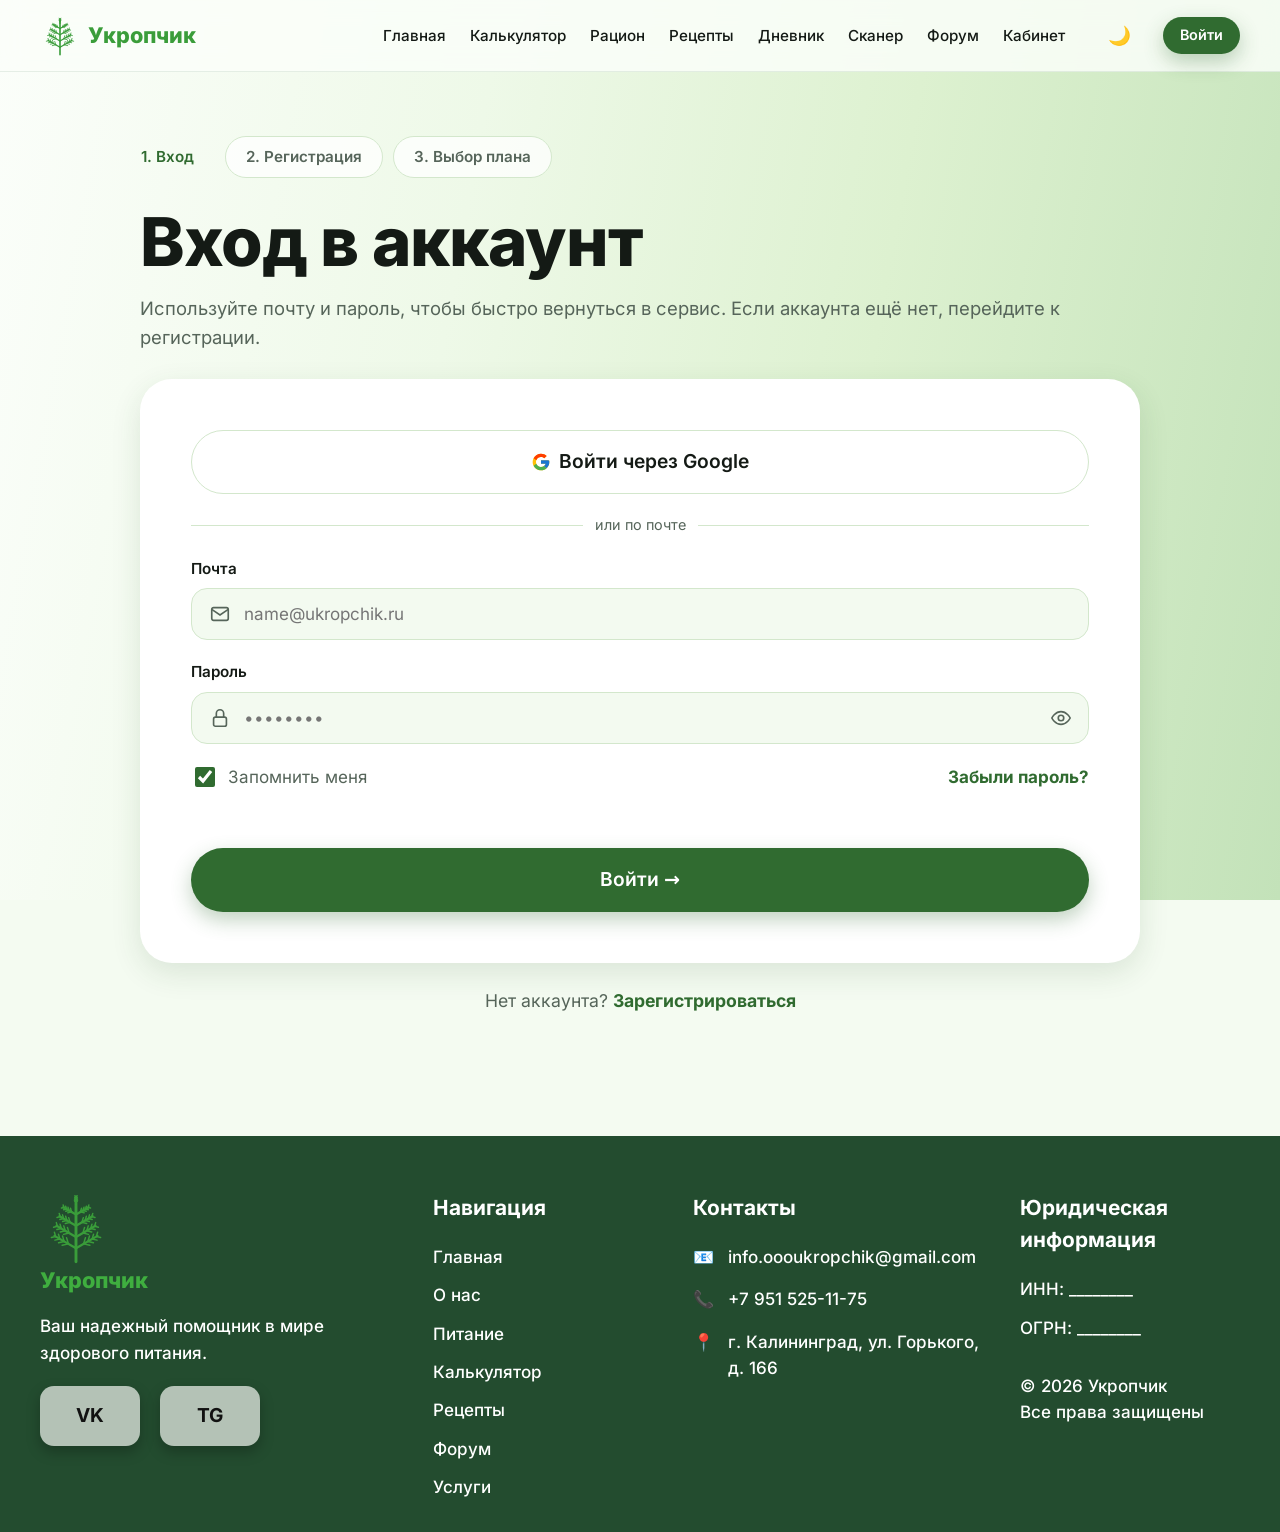
==== commit 68615340: "Add files via upload" ====
--- a/login.html
+++ b/login.html
@@ -35,6 +35,8 @@
         <h1 class="auth-title">Вход в аккаунт</h1>
         <p class="auth-lead">Используйте почту и пароль, чтобы быстро вернуться в сервис. Если аккаунта ещё нет, перейдите к регистрации.</p>
         <form class="card auth-card" id="login-form" novalidate>
+          <button class="btn btn-ghost btn-block btn-lg" type="button" data-google><svg width="20" height="20" viewBox="0 0 48 48" aria-hidden="true"><path fill="#FFC107" d="M43.6 20.5H42V20H24v8h11.3C33.7 32.7 29.2 36 24 36c-6.6 0-12-5.4-12-12s5.4-12 12-12c3.1 0 5.8 1.2 7.9 3.1l5.7-5.7C34 6.1 29.3 4 24 4 12.9 4 4 12.9 4 24s8.9 20 20 20 20-8.9 20-20c0-1.3-.1-2.4-.4-3.5z"/><path fill="#FF3D00" d="m6.3 14.7 6.6 4.8C14.7 15.1 19 12 24 12c3.1 0 5.8 1.2 7.9 3.1l5.7-5.7C34 6.1 29.3 4 24 4 16.3 4 9.7 8.3 6.3 14.7z"/><path fill="#4CAF50" d="M24 44c5.2 0 9.9-2 13.4-5.2l-6.2-5.2C29.2 35.1 26.7 36 24 36c-5.2 0-9.6-3.3-11.3-7.9l-6.5 5C9.5 39.6 16.2 44 24 44z"/><path fill="#1976D2" d="M43.6 20.5H42V20H24v8h11.3c-.8 2.2-2.2 4.2-4.1 5.6l6.2 5.2C37 39.2 44 34 44 24c0-1.3-.1-2.4-.4-3.5z"/></svg> Войти через Google</button>
+          <div class="divider"><span>или по почте</span></div>
           <div class="field">
             <label for="l-email">Почта</label>
             <div class="input-icon">
@@ -67,6 +69,8 @@
         <h1 class="auth-title">Регистрация</h1>
         <p class="auth-lead">Аккаунт нужен, чтобы сохранять рационы и общаться на форуме. Калькуляторы работают и без него.</p>
         <form class="card auth-card" id="register-form" novalidate>
+          <button class="btn btn-ghost btn-block btn-lg" type="button" data-google><svg width="20" height="20" viewBox="0 0 48 48" aria-hidden="true"><path fill="#FFC107" d="M43.6 20.5H42V20H24v8h11.3C33.7 32.7 29.2 36 24 36c-6.6 0-12-5.4-12-12s5.4-12 12-12c3.1 0 5.8 1.2 7.9 3.1l5.7-5.7C34 6.1 29.3 4 24 4 12.9 4 4 12.9 4 24s8.9 20 20 20 20-8.9 20-20c0-1.3-.1-2.4-.4-3.5z"/><path fill="#FF3D00" d="m6.3 14.7 6.6 4.8C14.7 15.1 19 12 24 12c3.1 0 5.8 1.2 7.9 3.1l5.7-5.7C34 6.1 29.3 4 24 4 16.3 4 9.7 8.3 6.3 14.7z"/><path fill="#4CAF50" d="M24 44c5.2 0 9.9-2 13.4-5.2l-6.2-5.2C29.2 35.1 26.7 36 24 36c-5.2 0-9.6-3.3-11.3-7.9l-6.5 5C9.5 39.6 16.2 44 24 44z"/><path fill="#1976D2" d="M43.6 20.5H42V20H24v8h11.3c-.8 2.2-2.2 4.2-4.1 5.6l6.2 5.2C37 39.2 44 34 44 24c0-1.3-.1-2.4-.4-3.5z"/></svg> Зарегистрироваться через Google</button>
+          <div class="divider"><span>или по почте</span></div>
           <div class="field">
             <label for="r-name">Имя</label>
             <input class="input" id="r-name" name="name" autocomplete="name" maxlength="60" placeholder="Как к вам обращаться" required>
@@ -99,6 +103,24 @@
           <button class="btn btn-primary btn-block btn-lg" type="submit">Создать аккаунт →</button>
         </form>
         <p class="auth-switch">Уже есть аккаунт? <a href="#login">Войти</a></p>
+      </section>
+
+      <!-- Подтверждение почты кодом -->
+      <section data-panel="confirm" class="hidden">
+        <h1 class="auth-title">Подтвердите почту</h1>
+        <p class="auth-lead">Мы отправили код на <b id="confirm-email"></b>. Введите его ниже — так мы убедимся, что почта настоящая. Если письма нет, проверьте папку «Спам».</p>
+        <form class="card auth-card" id="confirm-form" novalidate>
+          <div class="field">
+            <label for="c-code">Код из письма</label>
+            <input class="input code-input" id="c-code" name="code" inputmode="numeric" autocomplete="one-time-code" maxlength="10" placeholder="123456" required>
+          </div>
+          <p class="form-error" role="alert"></p>
+          <button class="btn btn-primary btn-block btn-lg" type="submit">Подтвердить →</button>
+          <div class="auth-row">
+            <button class="link-btn" type="button" id="resend-code">Отправить код ещё раз</button>
+            <a href="#register">Изменить почту</a>
+          </div>
+        </form>
       </section>
 
       <!-- Выбор плана -->
--- a/css/style.css
+++ b/css/style.css
@@ -873,3 +873,9 @@
   .theme-btn, .install-bar { display: none !important; }
   .shop-list label { background: none; padding: 4px 0; }
 }
+
+/* вход через Google и ввод кода */
+.divider { display: flex; align-items: center; gap: 12px; color: var(--muted); font-size: .9rem; }
+.divider::before, .divider::after { content: ""; flex: 1; height: 1px; background: var(--field-line); }
+[data-google] { color: var(--ink); }
+.code-input { font-size: 1.6rem; letter-spacing: .4em; text-align: center; font-weight: 700; }
